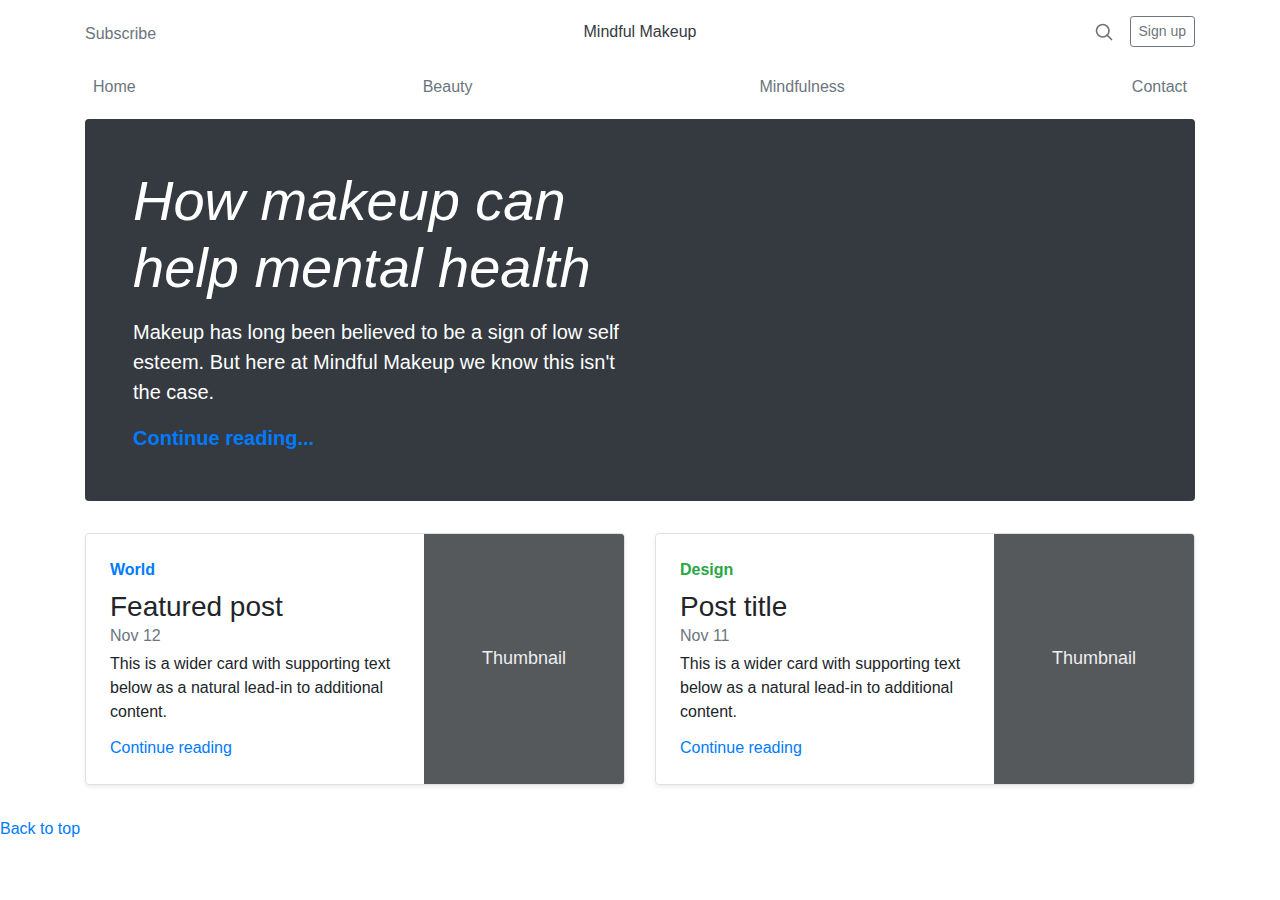
==== blog.html @ 9d568d17 "changes" ====
<!doctype html>
<html lang="en">
  <head>
    <meta charset="utf-8">
    <meta name="viewport" content="width=device-width, initial-scale=1, shrink-to-fit=no">
    <meta name="description" content="">
    <meta name="author" content="Mark Otto, Jacob Thornton, and Bootstrap contributors">
    <meta name="generator" content="Jekyll v3.8.5">
    <title>Blog Template · Bootstrap</title>

    <link rel="canonical" href="https://getbootstrap.com/docs/4.3/examples/blog/">

    <!-- Bootstrap core CSS -->
<link rel="stylesheet" href="https://stackpath.bootstrapcdn.com/bootstrap/4.3.1/css/bootstrap.min.css" integrity="sha384-ggOyR0iXCbMQv3Xipma34MD+dH/1fQ784/j6cY/iJTQUOhcWr7x9JvoRxT2MZw1T" crossorigin="anonymous">


    <style>
      .bd-placeholder-img {
        font-size: 1.125rem;
        text-anchor: middle;
        -webkit-user-select: none;
        -moz-user-select: none;
        -ms-user-select: none;
        user-select: none;
      }

      @media (min-width: 768px) {
        .bd-placeholder-img-lg {
          font-size: 3.5rem;
        }
      }
    </style>
    <!-- Custom styles for this template -->
    <link href="https://fonts.googleapis.com/css?family=Playfair+Display:700,900" rel="stylesheet">
    <!-- Custom styles for this template -->
    <link href="blog.css" rel="stylesheet">
  </head>
  <body>
    <div class="container">
  <header class="blog-header py-3">
    <div class="row flex-nowrap justify-content-between align-items-center">
      <div class="col-4 pt-1">
        <a class="text-muted" href="#">Subscribe</a>
      </div>
      <div class="col-4 text-center">
        <a class="blog-header-logo text-dark" href="#">Mindful Makeup</a>
      </div>
      <div class="col-4 d-flex justify-content-end align-items-center">
        <a class="text-muted" href="#">
          <svg xmlns="http://www.w3.org/2000/svg" width="20" height="20" fill="none" stroke="currentColor" stroke-linecap="round" stroke-linejoin="round" stroke-width="2" class="mx-3" role="img" viewBox="0 0 24 24" focusable="false"><title>Search</title><circle cx="10.5" cy="10.5" r="7.5"/><path d="M21 21l-5.2-5.2"/></svg>
        </a>
        <a class="btn btn-sm btn-outline-secondary" href="#">Sign up</a>
      </div>
    </div>
  </header>

  <div class="nav-scroller py-1 mb-2">
    <nav class="nav d-flex justify-content-between">
      <a class="p-2 text-muted" href="#">Home</a>
      <a class="p-2 text-muted" href="#">Beauty</a>
      <a class="p-2 text-muted" href="#">Mindfulness</a>
      <a class="p-2 text-muted" href="#">Contact</a>
    </nav>
  </div>

  <div class="jumbotron p-4 p-md-5 text-white rounded bg-dark">
    <div class="col-md-6 px-0">
      <h1 class="display-4 font-italic">How makeup can help mental health</h1>
      <p class="lead my-3">Makeup has long been believed to be a sign of low self esteem. But here at Mindful Makeup we know this isn't the case.</p>
      <p class="lead mb-0"><a href="#" class="text-pink font-weight-bold">Continue reading...</a></p>
    </div>
  </div>

  <div class="row mb-2">
    <div class="col-md-6">
      <div class="row no-gutters border rounded overflow-hidden flex-md-row mb-4 shadow-sm h-md-250 position-relative">
        <div class="col p-4 d-flex flex-column position-static">
          <strong class="d-inline-block mb-2 text-primary">World</strong>
          <h3 class="mb-0">Featured post</h3>
          <div class="mb-1 text-muted">Nov 12</div>
          <p class="card-text mb-auto">This is a wider card with supporting text below as a natural lead-in to additional content.</p>
          <a href="#" class="stretched-link">Continue reading</a>
        </div>
        <div class="col-auto d-none d-lg-block">
          <svg class="bd-placeholder-img" width="200" height="250" xmlns="http://www.w3.org/2000/svg" preserveAspectRatio="xMidYMid slice" focusable="false" role="img" aria-label="Placeholder: Thumbnail"><title>Placeholder</title><rect width="100%" height="100%" fill="#55595c"/><text x="50%" y="50%" fill="#eceeef" dy=".3em">Thumbnail</text></svg>
        </div>
      </div>
    </div>
    <div class="col-md-6">
      <div class="row no-gutters border rounded overflow-hidden flex-md-row mb-4 shadow-sm h-md-250 position-relative">
        <div class="col p-4 d-flex flex-column position-static">
          <strong class="d-inline-block mb-2 text-success">Design</strong>
          <h3 class="mb-0">Post title</h3>
          <div class="mb-1 text-muted">Nov 11</div>
          <p class="mb-auto">This is a wider card with supporting text below as a natural lead-in to additional content.</p>
          <a href="#" class="stretched-link">Continue reading</a>
        </div>
        <div class="col-auto d-none d-lg-block">
          <svg class="bd-placeholder-img" width="200" height="250" xmlns="http://www.w3.org/2000/svg" preserveAspectRatio="xMidYMid slice" focusable="false" role="img" aria-label="Placeholder: Thumbnail"><title>Placeholder</title><rect width="100%" height="100%" fill="#55595c"/><text x="50%" y="50%" fill="#eceeef" dy=".3em">Thumbnail</text></svg>
        </div>
      </div>
    </div>
  </div>
</div>

<main role="main" class="container">
  <div class="row">


  </div><!-- /.row -->

</main><!-- /.container -->


  <!-- Blog template built for <a href="https://getbootstrap.com/">Bootstrap</a> by <a href="https://twitter.com/mdo">@mdo</a>. -->
  <p>
    <a href="#">Back to top</a>
  </p>

</body>
</html>
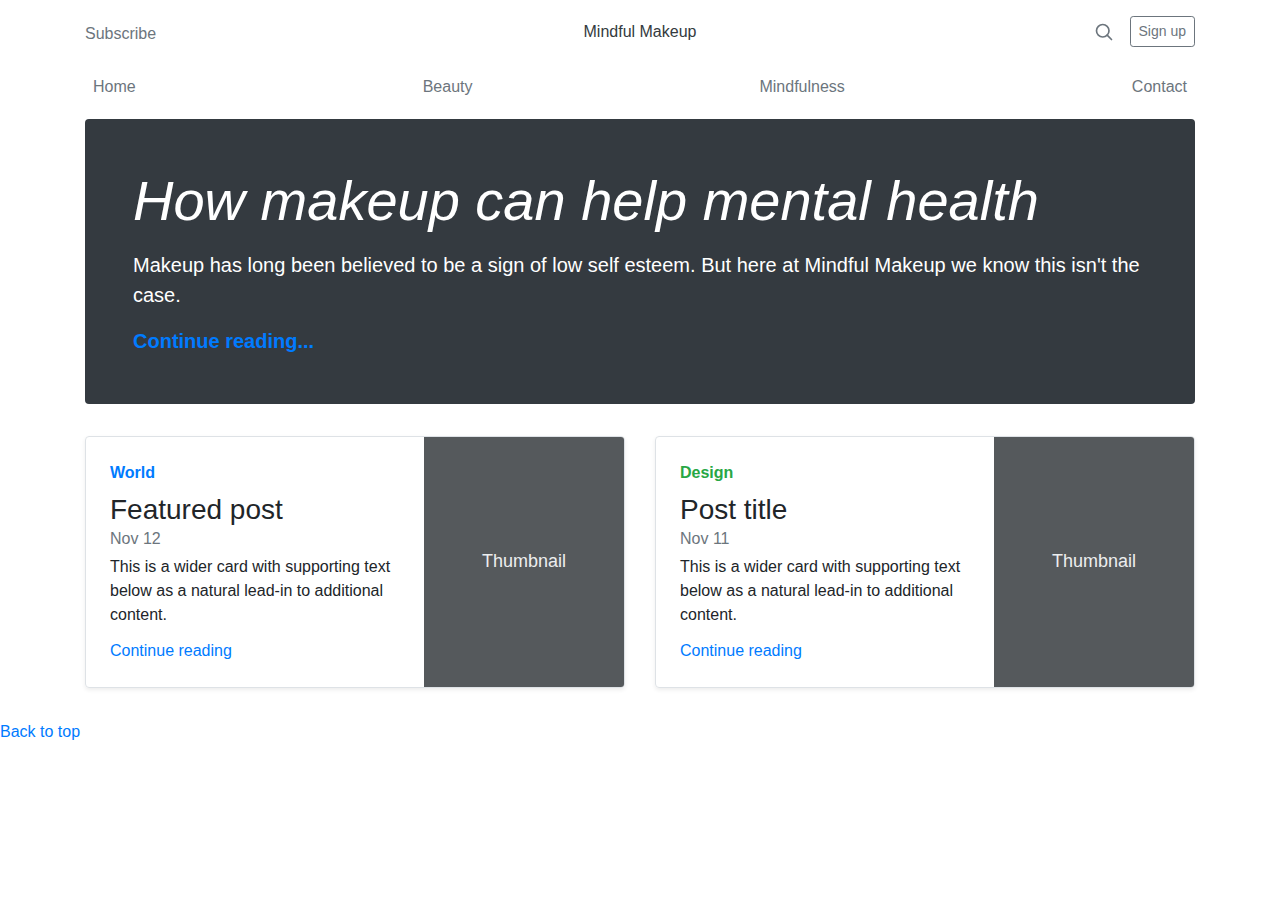
==== commit 8c7b1d15: "Update blog.html" ====
--- a/blog.html
+++ b/blog.html
@@ -64,7 +64,7 @@
   </div>
 
   <div class="jumbotron p-4 p-md-5 text-white rounded bg-dark">
-    <div class="col-md-6 px-0">
+    <div class="<img src=”https://images.unsplash.com/photo-1512496015851-a90fb38ba796?ixlib=rb-0.3.5&q=80&fm=jpg&crop=entropy&cs=tinysrgb&w=1080&fit=max&ixid=eyJhcHBfaWQiOjEyMDd9&s=32055a719658e4b979675f65610ecc16” />">
       <h1 class="display-4 font-italic">How makeup can help mental health</h1>
       <p class="lead my-3">Makeup has long been believed to be a sign of low self esteem. But here at Mindful Makeup we know this isn't the case.</p>
       <p class="lead mb-0"><a href="#" class="text-pink font-weight-bold">Continue reading...</a></p>
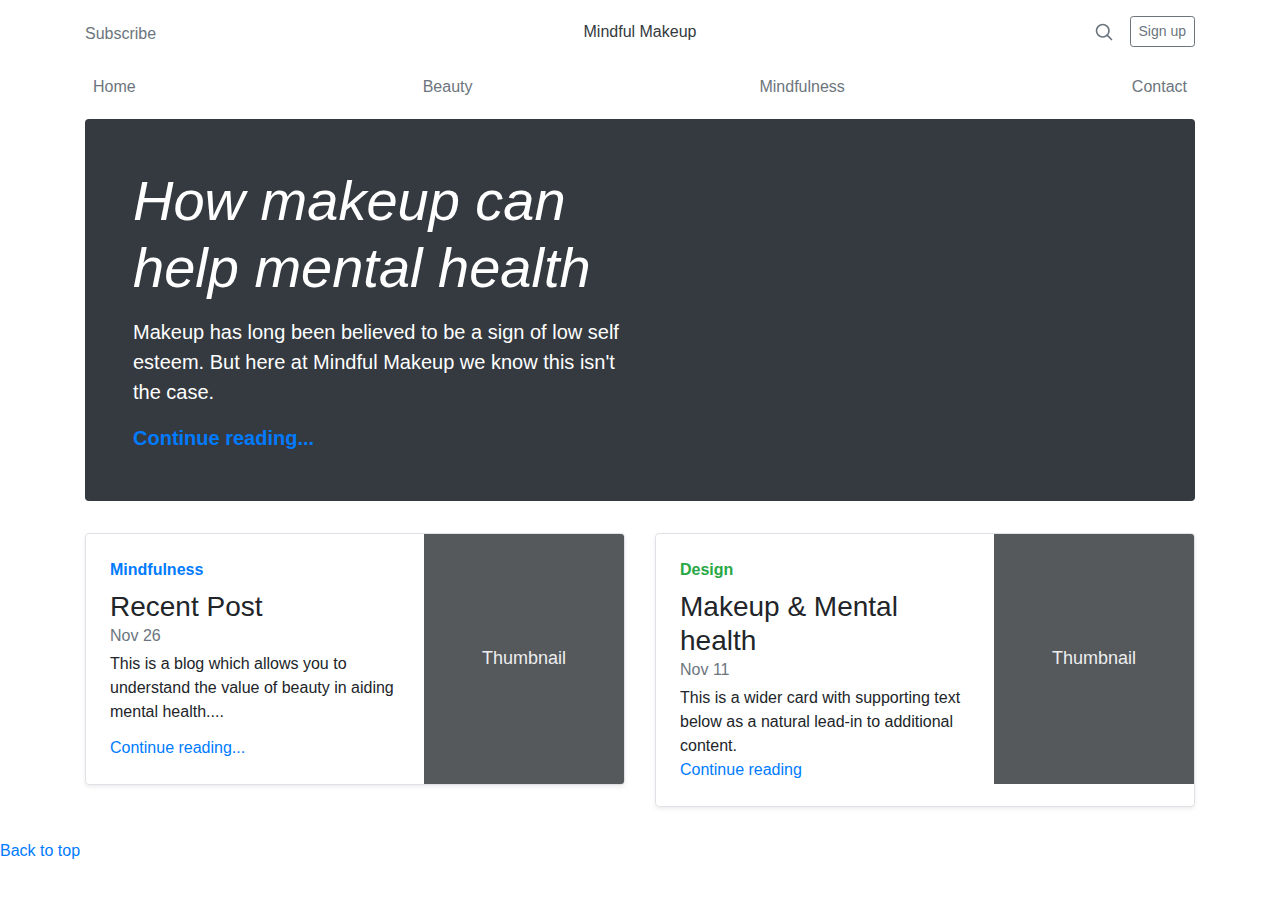
==== commit 54cbb596: "Update blog.html" ====
--- a/blog.html
+++ b/blog.html
@@ -64,7 +64,7 @@
   </div>
 
   <div class="jumbotron p-4 p-md-5 text-white rounded bg-dark">
-    <div class="<img src=”https://images.unsplash.com/photo-1512496015851-a90fb38ba796?ixlib=rb-0.3.5&q=80&fm=jpg&crop=entropy&cs=tinysrgb&w=1080&fit=max&ixid=eyJhcHBfaWQiOjEyMDd9&s=32055a719658e4b979675f65610ecc16” />">
+    <div class="col-md-6 px-0">
       <h1 class="display-4 font-italic">How makeup can help mental health</h1>
       <p class="lead my-3">Makeup has long been believed to be a sign of low self esteem. But here at Mindful Makeup we know this isn't the case.</p>
       <p class="lead mb-0"><a href="#" class="text-pink font-weight-bold">Continue reading...</a></p>
@@ -75,11 +75,11 @@
     <div class="col-md-6">
       <div class="row no-gutters border rounded overflow-hidden flex-md-row mb-4 shadow-sm h-md-250 position-relative">
         <div class="col p-4 d-flex flex-column position-static">
-          <strong class="d-inline-block mb-2 text-primary">World</strong>
-          <h3 class="mb-0">Featured post</h3>
-          <div class="mb-1 text-muted">Nov 12</div>
-          <p class="card-text mb-auto">This is a wider card with supporting text below as a natural lead-in to additional content.</p>
-          <a href="#" class="stretched-link">Continue reading</a>
+          <strong class="d-inline-block mb-2 text-primary">Mindfulness</strong>
+          <h3 class="mb-0">Recent Post</h3>
+          <div class="mb-1 text-muted">Nov 26</div>
+          <p class="card-text mb-auto">This is a blog which allows you to understand the value of beauty in aiding mental health....</p>
+          <a href="#" class="stretched-link">Continue reading...</a>
         </div>
         <div class="col-auto d-none d-lg-block">
           <svg class="bd-placeholder-img" width="200" height="250" xmlns="http://www.w3.org/2000/svg" preserveAspectRatio="xMidYMid slice" focusable="false" role="img" aria-label="Placeholder: Thumbnail"><title>Placeholder</title><rect width="100%" height="100%" fill="#55595c"/><text x="50%" y="50%" fill="#eceeef" dy=".3em">Thumbnail</text></svg>
@@ -90,7 +90,7 @@
       <div class="row no-gutters border rounded overflow-hidden flex-md-row mb-4 shadow-sm h-md-250 position-relative">
         <div class="col p-4 d-flex flex-column position-static">
           <strong class="d-inline-block mb-2 text-success">Design</strong>
-          <h3 class="mb-0">Post title</h3>
+          <h3 class="mb-0">Makeup & Mental health </h3>
           <div class="mb-1 text-muted">Nov 11</div>
           <p class="mb-auto">This is a wider card with supporting text below as a natural lead-in to additional content.</p>
           <a href="#" class="stretched-link">Continue reading</a>
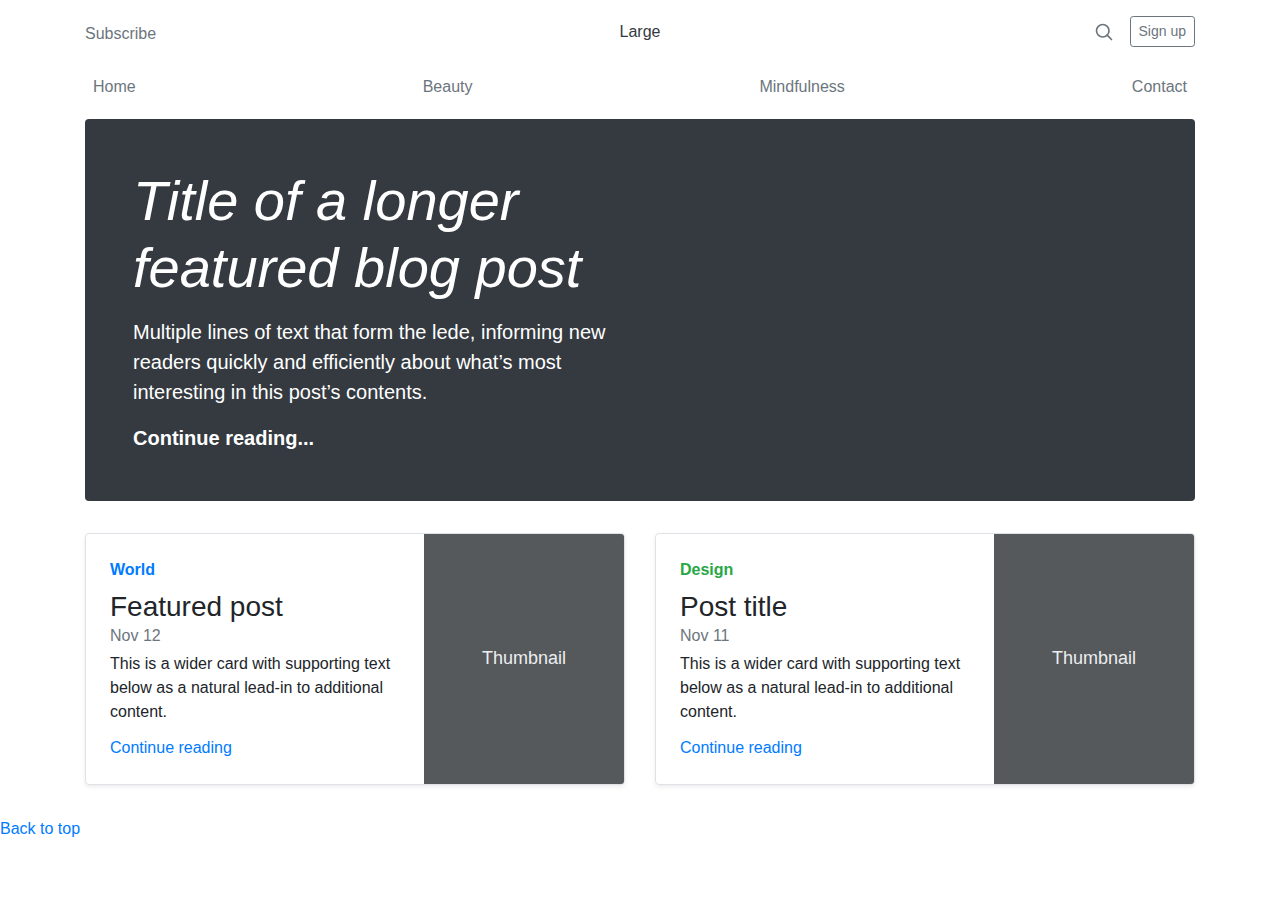
==== commit e3bff494: "Update blog.html" ====
--- a/blog.html
+++ b/blog.html
@@ -30,7 +30,7 @@
         }
       }
     </style>
-    <!-- Custom styles for this template -->
+  <!-- Custom styles for this template -->
     <link href="https://fonts.googleapis.com/css?family=Playfair+Display:700,900" rel="stylesheet">
     <!-- Custom styles for this template -->
     <link href="blog.css" rel="stylesheet">
@@ -43,7 +43,7 @@
         <a class="text-muted" href="#">Subscribe</a>
       </div>
       <div class="col-4 text-center">
-        <a class="blog-header-logo text-dark" href="#">Mindful Makeup</a>
+        <a class="blog-header-logo text-dark" href="#">Large</a>
       </div>
       <div class="col-4 d-flex justify-content-end align-items-center">
         <a class="text-muted" href="#">
@@ -65,9 +65,9 @@
 
   <div class="jumbotron p-4 p-md-5 text-white rounded bg-dark">
     <div class="col-md-6 px-0">
-      <h1 class="display-4 font-italic">How makeup can help mental health</h1>
-      <p class="lead my-3">Makeup has long been believed to be a sign of low self esteem. But here at Mindful Makeup we know this isn't the case.</p>
-      <p class="lead mb-0"><a href="#" class="text-pink font-weight-bold">Continue reading...</a></p>
+      <h1 class="display-4 font-italic">Title of a longer featured blog post</h1>
+      <p class="lead my-3">Multiple lines of text that form the lede, informing new readers quickly and efficiently about what’s most interesting in this post’s contents.</p>
+      <p class="lead mb-0"><a href="#" class="text-white font-weight-bold">Continue reading...</a></p>
     </div>
   </div>
 
@@ -75,11 +75,11 @@
     <div class="col-md-6">
       <div class="row no-gutters border rounded overflow-hidden flex-md-row mb-4 shadow-sm h-md-250 position-relative">
         <div class="col p-4 d-flex flex-column position-static">
-          <strong class="d-inline-block mb-2 text-primary">Mindfulness</strong>
-          <h3 class="mb-0">Recent Post</h3>
-          <div class="mb-1 text-muted">Nov 26</div>
-          <p class="card-text mb-auto">This is a blog which allows you to understand the value of beauty in aiding mental health....</p>
-          <a href="#" class="stretched-link">Continue reading...</a>
+          <strong class="d-inline-block mb-2 text-primary">World</strong>
+          <h3 class="mb-0">Featured post</h3>
+          <div class="mb-1 text-muted">Nov 12</div>
+          <p class="card-text mb-auto">This is a wider card with supporting text below as a natural lead-in to additional content.</p>
+          <a href="#" class="stretched-link">Continue reading</a>
         </div>
         <div class="col-auto d-none d-lg-block">
           <svg class="bd-placeholder-img" width="200" height="250" xmlns="http://www.w3.org/2000/svg" preserveAspectRatio="xMidYMid slice" focusable="false" role="img" aria-label="Placeholder: Thumbnail"><title>Placeholder</title><rect width="100%" height="100%" fill="#55595c"/><text x="50%" y="50%" fill="#eceeef" dy=".3em">Thumbnail</text></svg>
@@ -90,7 +90,7 @@
       <div class="row no-gutters border rounded overflow-hidden flex-md-row mb-4 shadow-sm h-md-250 position-relative">
         <div class="col p-4 d-flex flex-column position-static">
           <strong class="d-inline-block mb-2 text-success">Design</strong>
-          <h3 class="mb-0">Makeup & Mental health </h3>
+          <h3 class="mb-0">Post title</h3>
           <div class="mb-1 text-muted">Nov 11</div>
           <p class="mb-auto">This is a wider card with supporting text below as a natural lead-in to additional content.</p>
           <a href="#" class="stretched-link">Continue reading</a>
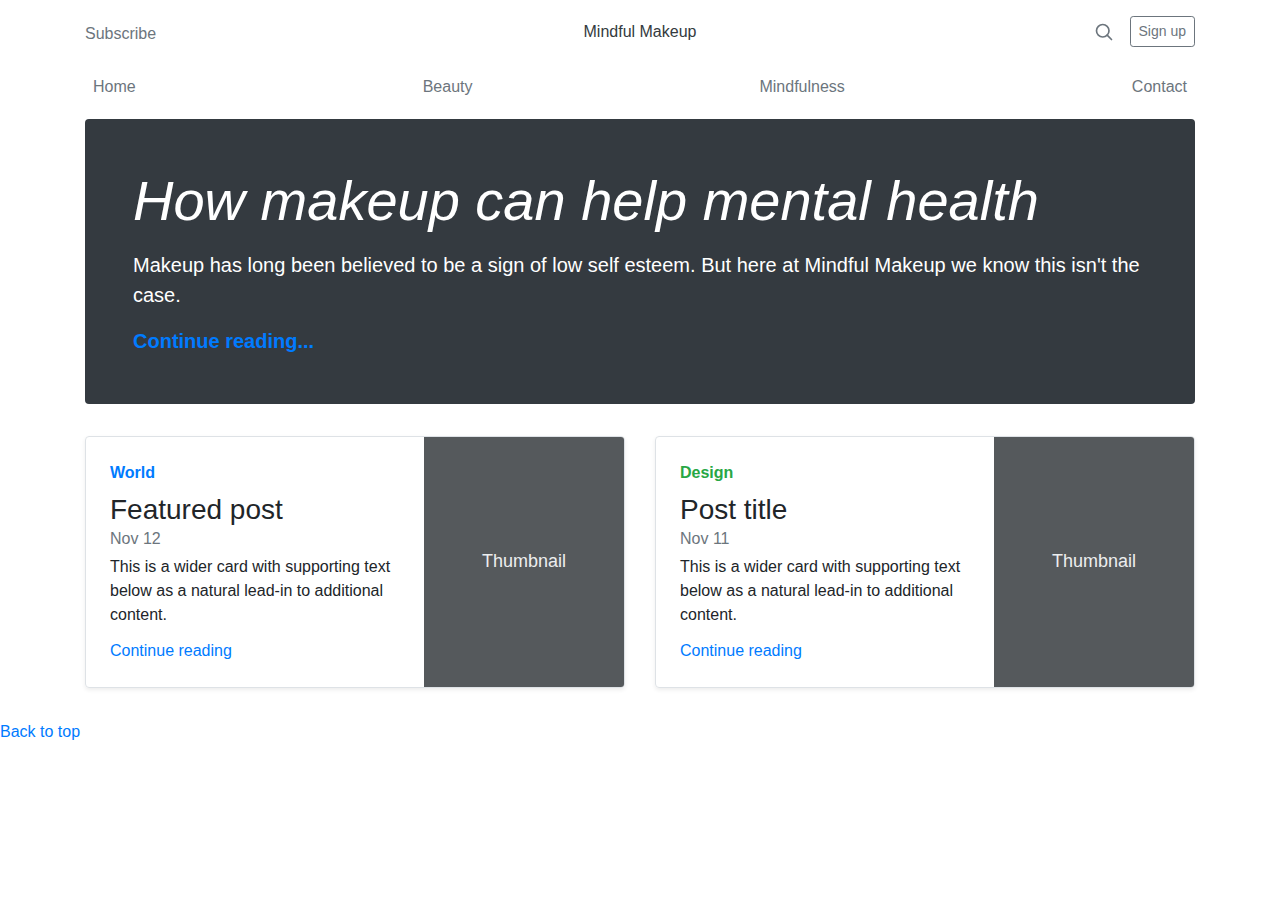
==== commit 9015f818: "Merge branch 'master' of https://github.com/mindful-makeup/mindful-makeup.github.io" ====
--- a/blog.html
+++ b/blog.html
@@ -43,7 +43,7 @@
         <a class="text-muted" href="#">Subscribe</a>
       </div>
       <div class="col-4 text-center">
-        <a class="blog-header-logo text-dark" href="#">Large</a>
+        <a class="blog-header-logo text-dark" href="#">Mindful Makeup</a>
       </div>
       <div class="col-4 d-flex justify-content-end align-items-center">
         <a class="text-muted" href="#">
@@ -64,10 +64,10 @@
   </div>
 
   <div class="jumbotron p-4 p-md-5 text-white rounded bg-dark">
-    <div class="col-md-6 px-0">
-      <h1 class="display-4 font-italic">Title of a longer featured blog post</h1>
-      <p class="lead my-3">Multiple lines of text that form the lede, informing new readers quickly and efficiently about what’s most interesting in this post’s contents.</p>
-      <p class="lead mb-0"><a href="#" class="text-white font-weight-bold">Continue reading...</a></p>
+    <div class="<img src=”https://images.unsplash.com/photo-1512496015851-a90fb38ba796?ixlib=rb-0.3.5&q=80&fm=jpg&crop=entropy&cs=tinysrgb&w=1080&fit=max&ixid=eyJhcHBfaWQiOjEyMDd9&s=32055a719658e4b979675f65610ecc16” />">
+      <h1 class="display-4 font-italic">How makeup can help mental health</h1>
+      <p class="lead my-3">Makeup has long been believed to be a sign of low self esteem. But here at Mindful Makeup we know this isn't the case.</p>
+      <p class="lead mb-0"><a href="#" class="text-pink font-weight-bold">Continue reading...</a></p>
     </div>
   </div>
 
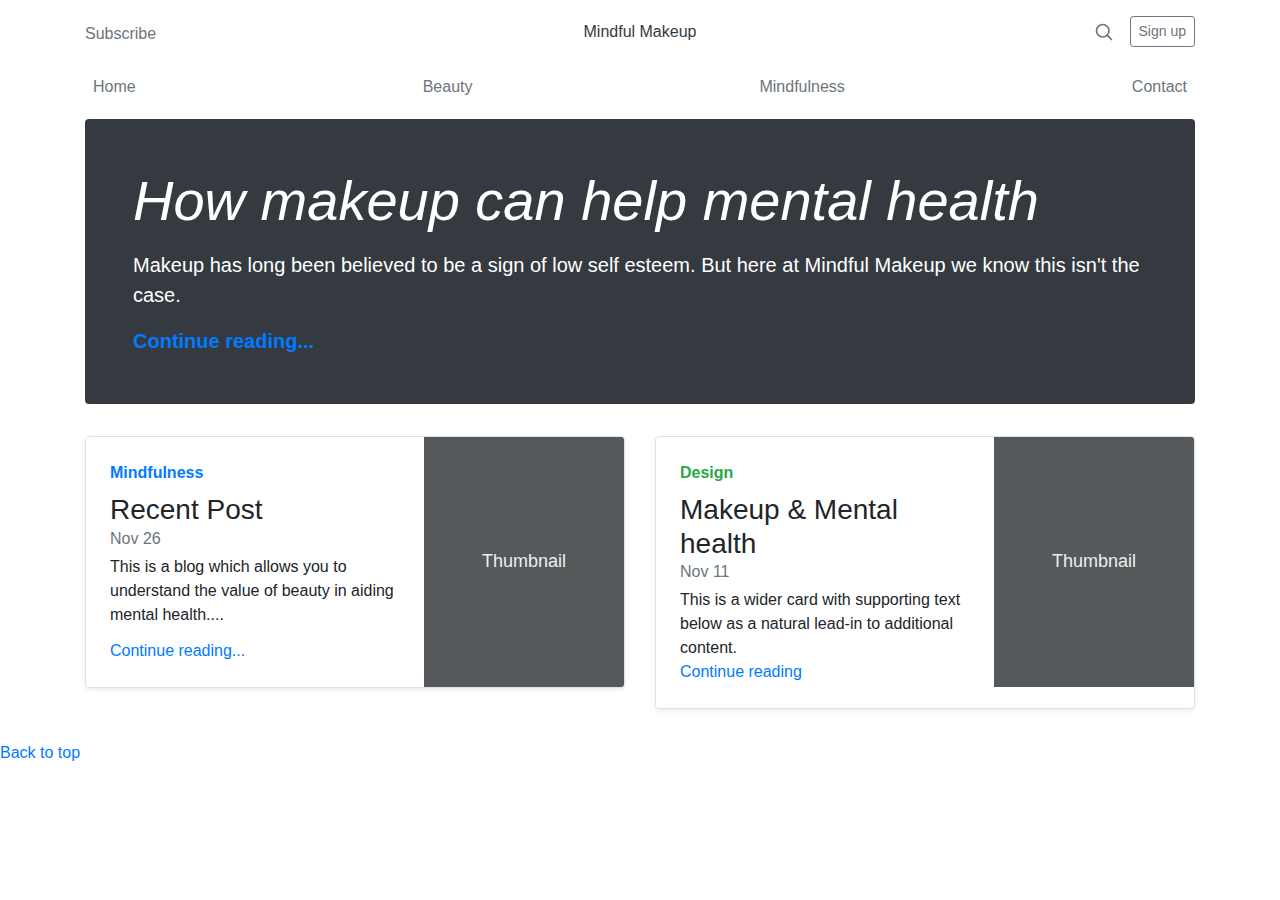
==== commit 1a9102a1: "Merge branch 'master' of https://github.com/mindful-makeup/mindful-makeup.github.io" ====
--- a/blog.html
+++ b/blog.html
@@ -30,7 +30,7 @@
         }
       }
     </style>
-  <!-- Custom styles for this template -->
+    <!-- Custom styles for this template -->
     <link href="https://fonts.googleapis.com/css?family=Playfair+Display:700,900" rel="stylesheet">
     <!-- Custom styles for this template -->
     <link href="blog.css" rel="stylesheet">
@@ -75,11 +75,11 @@
     <div class="col-md-6">
       <div class="row no-gutters border rounded overflow-hidden flex-md-row mb-4 shadow-sm h-md-250 position-relative">
         <div class="col p-4 d-flex flex-column position-static">
-          <strong class="d-inline-block mb-2 text-primary">World</strong>
-          <h3 class="mb-0">Featured post</h3>
-          <div class="mb-1 text-muted">Nov 12</div>
-          <p class="card-text mb-auto">This is a wider card with supporting text below as a natural lead-in to additional content.</p>
-          <a href="#" class="stretched-link">Continue reading</a>
+          <strong class="d-inline-block mb-2 text-primary">Mindfulness</strong>
+          <h3 class="mb-0">Recent Post</h3>
+          <div class="mb-1 text-muted">Nov 26</div>
+          <p class="card-text mb-auto">This is a blog which allows you to understand the value of beauty in aiding mental health....</p>
+          <a href="#" class="stretched-link">Continue reading...</a>
         </div>
         <div class="col-auto d-none d-lg-block">
           <svg class="bd-placeholder-img" width="200" height="250" xmlns="http://www.w3.org/2000/svg" preserveAspectRatio="xMidYMid slice" focusable="false" role="img" aria-label="Placeholder: Thumbnail"><title>Placeholder</title><rect width="100%" height="100%" fill="#55595c"/><text x="50%" y="50%" fill="#eceeef" dy=".3em">Thumbnail</text></svg>
@@ -90,7 +90,7 @@
       <div class="row no-gutters border rounded overflow-hidden flex-md-row mb-4 shadow-sm h-md-250 position-relative">
         <div class="col p-4 d-flex flex-column position-static">
           <strong class="d-inline-block mb-2 text-success">Design</strong>
-          <h3 class="mb-0">Post title</h3>
+          <h3 class="mb-0">Makeup & Mental health </h3>
           <div class="mb-1 text-muted">Nov 11</div>
           <p class="mb-auto">This is a wider card with supporting text below as a natural lead-in to additional content.</p>
           <a href="#" class="stretched-link">Continue reading</a>
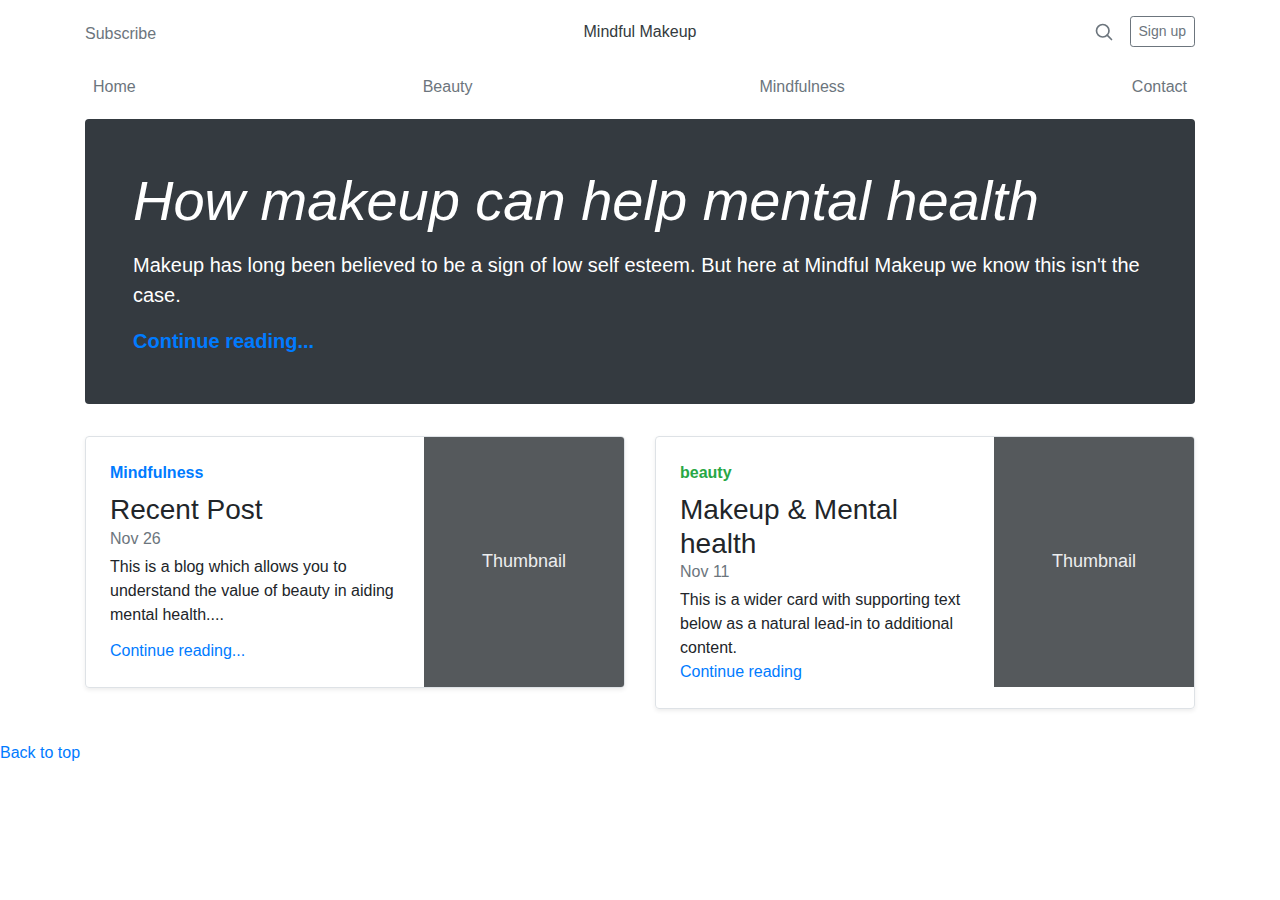
==== commit 0c6f9039: "Update blog.html" ====
--- a/blog.html
+++ b/blog.html
@@ -30,7 +30,7 @@
         }
       }
     </style>
-    <!-- Custom styles for this template -->
+  <!-- Custom styles for this template -->
     <link href="https://fonts.googleapis.com/css?family=Playfair+Display:700,900" rel="stylesheet">
     <!-- Custom styles for this template -->
     <link href="blog.css" rel="stylesheet">
@@ -89,7 +89,7 @@
     <div class="col-md-6">
       <div class="row no-gutters border rounded overflow-hidden flex-md-row mb-4 shadow-sm h-md-250 position-relative">
         <div class="col p-4 d-flex flex-column position-static">
-          <strong class="d-inline-block mb-2 text-success">Design</strong>
+          <strong class="d-inline-block mb-2 text-success">beauty</strong>
           <h3 class="mb-0">Makeup & Mental health </h3>
           <div class="mb-1 text-muted">Nov 11</div>
           <p class="mb-auto">This is a wider card with supporting text below as a natural lead-in to additional content.</p>
